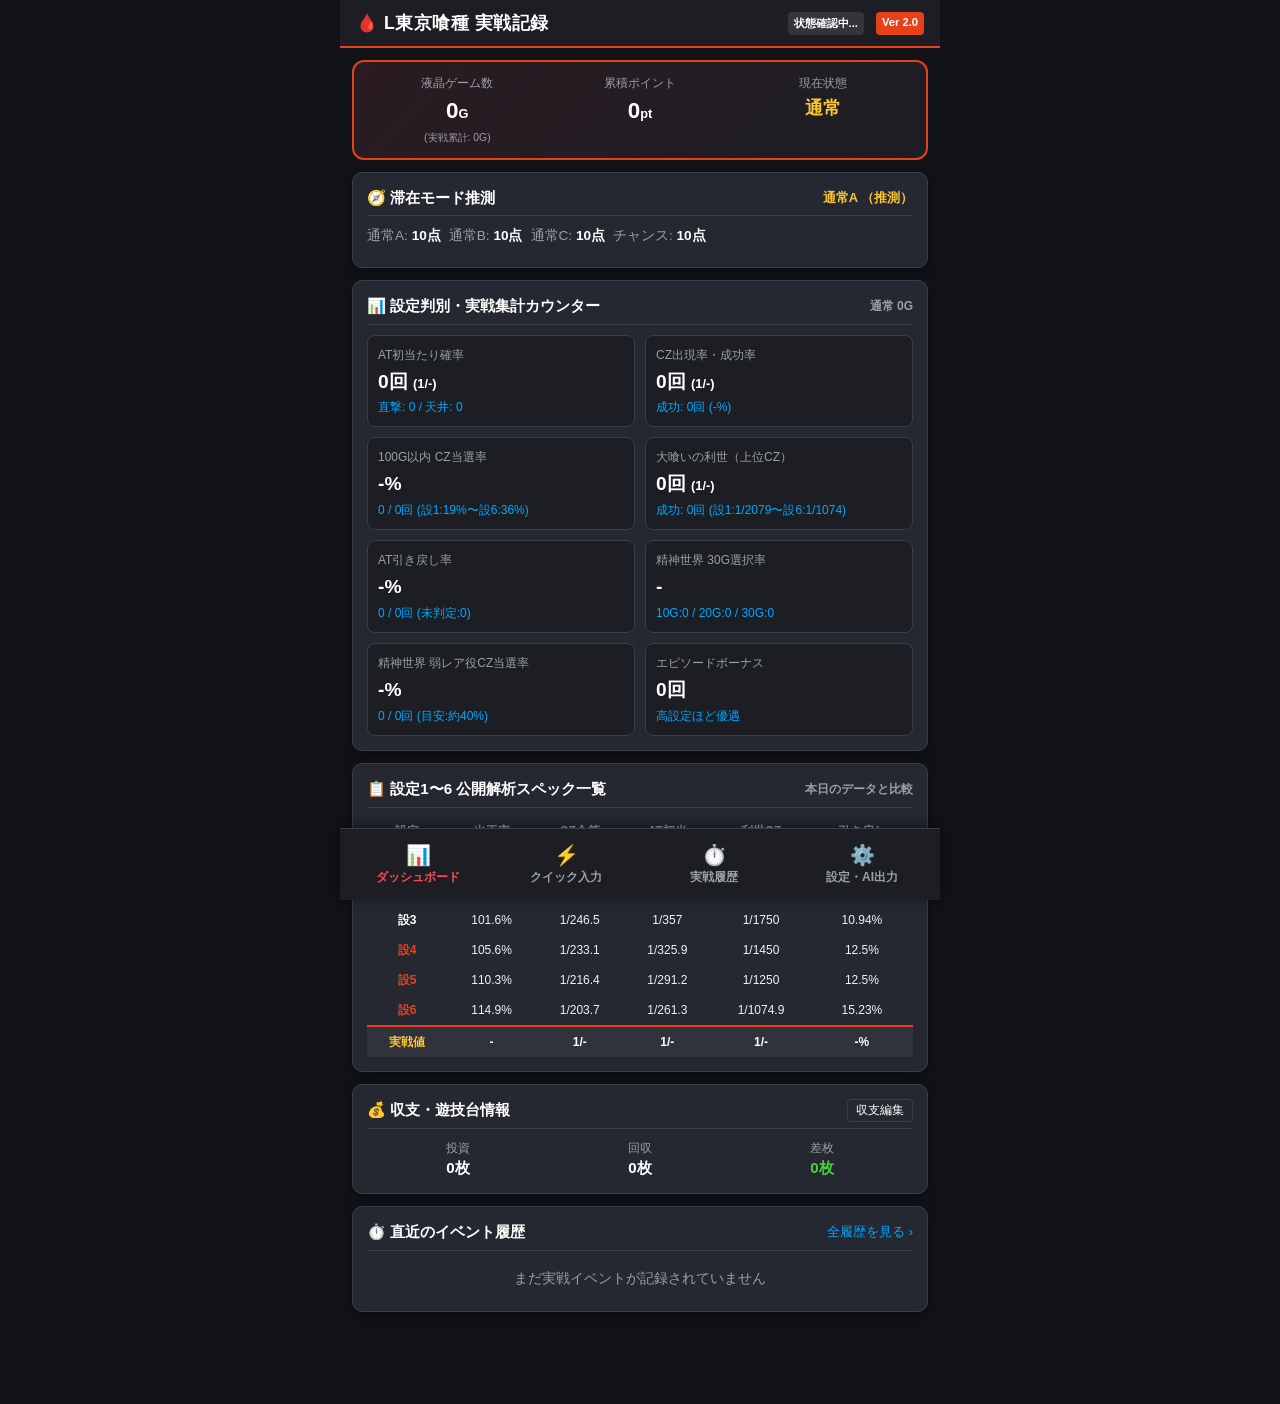
==== index.html @ 1ae4080b "Auto deploy Ver 2.0: Hall feedback update" ====
<!DOCTYPE html>
<html lang="ja">
<head>
  <meta charset="UTF-8">
  <meta name="viewport" content="width=device-width, initial-scale=1.0, maximum-scale=1.0, user-scalable=no, viewport-fit=cover">
  <title>L東京喰種 実戦記録・設定分析</title>
  <link rel="manifest" href="./manifest.json">
  <meta name="theme-color" content="#121318">
  <meta name="apple-mobile-web-app-capable" content="yes">
  <meta name="apple-mobile-web-app-status-bar-style" content="black-translucent">
  <meta name="apple-mobile-web-app-title" content="東京喰種実戦">
  <link rel="stylesheet" href="./css/style.css">
</head>
<body>
  <div id="app">
    <!-- ヘッダー -->
    <header>
      <div class="header-title">
        <span>🩸 L東京喰種 実戦記録</span>
      </div>
      <div class="header-actions">
        <span class="header-badge" id="pwa-status-badge" style="cursor:pointer;font-size:0.7rem;padding:3px 6px;border-radius:4px;background:rgba(255,255,255,0.1);margin-right:4px;">状態確認中...</span>
        <span class="header-badge" id="app-version-badge">Ver 2.0</span>
      </div>
    </header>

    <!-- メインコンテンツ -->
    <main>
      <!-- タブ1: 実戦ダッシュボード -->
      <section id="view-dashboard" class="view-section active"></section>

      <!-- タブ2: クイック片手入力 -->
      <section id="view-quick-input" class="view-section"></section>

      <!-- タブ3: 時系列履歴タイムライン -->
      <section id="view-history" class="view-section"></section>

      <!-- タブ4: 設定・AI連携・データ管理 -->
      <section id="view-settings" class="view-section"></section>
    </main>

    <!-- 下部固定ボトムナビゲーションバー（親指で操作しやすい配置） -->
    <nav class="bottom-nav">
      <button class="nav-item active" data-tab="tab-dashboard">
        <div class="nav-icon">📊</div>
        <div>ダッシュボード</div>
      </button>
      <button class="nav-item" data-tab="tab-quick-input">
        <div class="nav-icon">⚡</div>
        <div>クイック入力</div>
      </button>
      <button class="nav-item" data-tab="tab-history">
        <div class="nav-icon">⏱️</div>
        <div>実戦履歴</div>
      </button>
      <button class="nav-item" data-tab="tab-settings">
        <div class="nav-icon">⚙️</div>
        <div>設定・AI出力</div>
      </button>
    </nav>
  </div>

  <!-- トースト通知用要素 -->
  <div id="global-toast" class="toast"></div>

  <!-- モーダルウィンドウ共通オーバーレイ -->
  <div id="global-modal-overlay" class="modal-overlay">
    <div id="global-modal-content" class="modal-content"></div>
  </div>

  <!-- アプリケーションエントリーポイント -->
  <script type="module" src="./js/app.js?v=20261103_2340"></script>
</body>
</html>
---- css/style.css ----
/* ========================================================
   スマスロ「L東京喰種」実戦記録アプリ スタイルシート
   パチンコ店内（明るい照明環境）でも見やすい高コントラスト・ダークデザイン
   スマートフォン片手操作最優先のUI
   ======================================================== */

:root {
  --bg-primary: #121318;
  --bg-secondary: #1c1e24;
  --bg-card: #252830;
  --bg-card-hover: #2e323c;
  --text-main: #f0f2f5;
  --text-muted: #9aa0a6;
  --text-highlight: #ff4757;
  --accent-red: #e84118;
  --accent-red-hover: #c23616;
  --accent-purple: #9c88ff;
  --accent-blue: #00a8ff;
  --accent-gold: #fbc531;
  --accent-green: #4cd137;
  --border-color: #383e4a;
  --shadow: 0 4px 12px rgba(0, 0, 0, 0.4);
  --safe-bottom: env(safe-area-inset-bottom, 16px);
}

* {
  box-sizing: border-box;
  margin: 0;
  padding: 0;
  -webkit-tap-highlight-color: transparent;
}

body {
  font-family: -apple-system, BlinkMacSystemFont, "Segoe UI", Roboto, "Helvetica Neue", Arial, sans-serif;
  background-color: var(--bg-primary);
  color: var(--text-main);
  line-height: 1.5;
  font-size: 15px;
  overflow-x: hidden;
  user-select: none;
}

/* アプリ全体レイアウト */
#app {
  max-width: 600px;
  margin: 0 auto;
  min-height: 100vh;
  display: flex;
  flex-direction: column;
  position: relative;
  background-color: var(--bg-primary);
}

/* ヘッダー */
header {
  background-color: var(--bg-secondary);
  border-bottom: 2px solid var(--accent-red);
  padding: 10px 16px;
  position: sticky;
  top: 0;
  z-index: 100;
  display: flex;
  justify-content: space-between;
  align-items: center;
}

.header-title {
  font-size: 1.1rem;
  font-weight: 800;
  letter-spacing: 0.5px;
  color: #fff;
  display: flex;
  align-items: center;
  gap: 6px;
}

.header-badge {
  background-color: var(--accent-red);
  color: #fff;
  font-size: 0.7rem;
  padding: 2px 6px;
  border-radius: 4px;
  font-weight: bold;
}

.header-actions {
  display: flex;
  gap: 8px;
}

/* 下部固定ナビゲーションバー */
.bottom-nav {
  position: fixed;
  bottom: 0;
  left: 0;
  right: 0;
  max-width: 600px;
  margin: 0 auto;
  background-color: var(--bg-secondary);
  border-top: 1px solid var(--border-color);
  display: flex;
  justify-content: space-around;
  padding: 8px 4px calc(8px + var(--safe-bottom));
  z-index: 100;
  box-shadow: 0 -2px 10px rgba(0, 0, 0, 0.5);
}

.nav-item {
  flex: 1;
  display: flex;
  flex-direction: column;
  align-items: center;
  justify-content: center;
  padding: 6px 2px;
  color: var(--text-muted);
  font-size: 0.75rem;
  font-weight: bold;
  border: none;
  background: transparent;
  cursor: pointer;
  transition: all 0.15s ease;
}

.nav-item.active {
  color: var(--text-highlight);
}

.nav-icon {
  font-size: 1.25rem;
  margin-bottom: 2px;
}

/* メインコンテンツエリア */
main {
  flex: 1;
  padding: 12px 12px calc(80px + var(--safe-bottom));
}

.view-section {
  display: none;
}

.view-section.active {
  display: block;
}

/* カード共通 */
.card {
  background-color: var(--bg-card);
  border: 1px solid var(--border-color);
  border-radius: 10px;
  padding: 14px;
  margin-bottom: 12px;
  box-shadow: var(--shadow);
}

.card-title {
  font-size: 0.95rem;
  font-weight: bold;
  color: #fff;
  margin-bottom: 10px;
  display: flex;
  justify-content: space-between;
  align-items: center;
  border-bottom: 1px solid var(--border-color);
  padding-bottom: 6px;
}

/* 現在の状況ヘッダー（G数・pt・状態） */
.status-banner {
  background: linear-gradient(135deg, #2b1b22, #1c1e24);
  border: 2px solid var(--accent-red);
  border-radius: 12px;
  padding: 12px 16px;
  margin-bottom: 12px;
  display: grid;
  grid-template-columns: 1fr 1fr 1fr;
  text-align: center;
  gap: 8px;
}

.status-item .label {
  font-size: 0.75rem;
  color: var(--text-muted);
  display: block;
  margin-bottom: 2px;
}

.status-item .value {
  font-size: 1.4rem;
  font-weight: 900;
  color: #fff;
}

.status-item .value.state-highlight {
  color: var(--accent-gold);
  font-size: 1.15rem;
}

/* グリッド集計パネル */
.stat-grid {
  display: grid;
  grid-template-columns: repeat(2, 1fr);
  gap: 10px;
}

.stat-box {
  background-color: var(--bg-secondary);
  border: 1px solid var(--border-color);
  border-radius: 8px;
  padding: 10px;
}

.stat-box .box-label {
  font-size: 0.75rem;
  color: var(--text-muted);
  margin-bottom: 4px;
}

.stat-box .box-main {
  font-size: 1.2rem;
  font-weight: bold;
  color: #fff;
}

.stat-box .box-sub {
  font-size: 0.75rem;
  color: var(--accent-blue);
  margin-top: 2px;
}

/* 確定・示唆バナー */
.shisa-banner {
  border-left: 4px solid var(--accent-gold);
  background-color: rgba(251, 197, 49, 0.1);
  padding: 8px 12px;
  border-radius: 4px;
  margin-bottom: 8px;
  font-size: 0.85rem;
}

.shisa-banner.kakutei {
  border-left-color: var(--accent-red);
  background-color: rgba(232, 65, 24, 0.15);
  font-weight: bold;
  color: #ff6b81;
}

/* クイック入力ボタン群 */
.quick-grid {
  display: grid;
  grid-template-columns: repeat(2, 1fr);
  gap: 10px;
  margin-bottom: 14px;
}

.btn-quick {
  background-color: var(--bg-card);
  border: 2px solid var(--border-color);
  color: #fff;
  border-radius: 12px;
  padding: 16px 12px;
  font-size: 1.05rem;
  font-weight: bold;
  display: flex;
  flex-direction: column;
  align-items: center;
  justify-content: center;
  gap: 6px;
  cursor: pointer;
  transition: transform 0.08s ease, background-color 0.15s ease;
  min-height: 70px;
  box-shadow: 0 4px 6px rgba(0, 0, 0, 0.3);
}

.btn-quick:active {
  transform: scale(0.96);
  background-color: var(--bg-card-hover);
}

.btn-quick.primary {
  border-color: var(--accent-red);
  background: linear-gradient(145deg, #2a161b, #252830);
}

.btn-quick.rare {
  border-color: var(--accent-purple);
}

.btn-quick.cz {
  border-color: var(--accent-blue);
}

.btn-quick.at {
  border-color: var(--accent-gold);
}

.btn-quick .btn-sub {
  font-size: 0.75rem;
  color: var(--text-muted);
}

/* ゲーム数・ポイント簡易ステッパー */
.stepper-bar {
  display: flex;
  gap: 8px;
  align-items: center;
  background-color: var(--bg-secondary);
  border-radius: 8px;
  padding: 8px 12px;
  margin-bottom: 12px;
}

.stepper-label {
  font-size: 0.8rem;
  font-weight: bold;
  color: var(--text-muted);
  width: 50px;
}

.stepper-val {
  font-size: 1.2rem;
  font-weight: bold;
  min-width: 65px;
  text-align: right;
  color: #fff;
}

.stepper-btns {
  display: flex;
  gap: 6px;
  flex: 1;
  justify-content: flex-end;
}

.btn-step {
  background-color: var(--bg-card);
  border: 1px solid var(--border-color);
  color: #fff;
  border-radius: 6px;
  padding: 6px 10px;
  font-size: 0.8rem;
  font-weight: bold;
  cursor: pointer;
}

.btn-step:active {
  background-color: var(--accent-red);
}

/* 時系列イベントリスト */
.timeline-list {
  display: flex;
  flex-direction: column;
  gap: 8px;
}

.timeline-item {
  background-color: var(--bg-card);
  border: 1px solid var(--border-color);
  border-left: 4px solid var(--border-color);
  border-radius: 6px;
  padding: 10px 12px;
  display: flex;
  justify-content: space-between;
  align-items: center;
}

.timeline-item.cz {
  border-left-color: var(--accent-blue);
}

.timeline-item.at {
  border-left-color: var(--accent-gold);
}

.timeline-item.seishin {
  border-left-color: var(--accent-purple);
}

.timeline-item.rare {
  border-left-color: var(--accent-green);
}

.timeline-meta {
  display: flex;
  gap: 8px;
  align-items: baseline;
}

.timeline-g {
  font-weight: 800;
  font-size: 1rem;
  color: #fff;
  min-width: 55px;
}

.timeline-pt {
  font-size: 0.75rem;
  color: var(--text-muted);
}

.timeline-title {
  font-size: 0.9rem;
  font-weight: bold;
  margin-top: 2px;
}

.timeline-desc {
  font-size: 0.75rem;
  color: var(--text-muted);
  margin-top: 2px;
}

.timeline-actions {
  display: flex;
  gap: 6px;
}

.btn-icon {
  background: transparent;
  border: none;
  color: var(--text-muted);
  font-size: 1rem;
  padding: 4px 6px;
  cursor: pointer;
}

.btn-icon:hover {
  color: #fff;
}

.btn-icon.delete:hover {
  color: var(--accent-red);
}

/* モーダル */
.modal-overlay {
  display: none;
  position: fixed;
  top: 0;
  left: 0;
  right: 0;
  bottom: 0;
  background-color: rgba(0, 0, 0, 0.75);
  backdrop-filter: blur(2px);
  z-index: 1000;
  align-items: flex-end;
  justify-content: center;
}

.modal-overlay.active {
  display: flex;
}

.modal-content {
  background-color: var(--bg-secondary);
  border-top: 2px solid var(--accent-red);
  border-radius: 16px 16px 0 0;
  width: 100%;
  max-width: 600px;
  max-height: 85vh;
  overflow-y: auto;
  padding: 18px 16px calc(24px + var(--safe-bottom));
  animation: slideUp 0.2s ease-out;
}

@keyframes slideUp {
  from { transform: translateY(100%); }
  to { transform: translateY(0); }
}

.modal-header {
  display: flex;
  justify-content: space-between;
  align-items: center;
  margin-bottom: 14px;
  border-bottom: 1px solid var(--border-color);
  padding-bottom: 8px;
}

.modal-title {
  font-size: 1.1rem;
  font-weight: bold;
}

.btn-close {
  background: transparent;
  border: none;
  color: var(--text-muted);
  font-size: 1.4rem;
  cursor: pointer;
}

/* フォーム要素 */
.form-group {
  margin-bottom: 14px;
}

.form-label {
  display: block;
  font-size: 0.85rem;
  font-weight: bold;
  color: var(--text-muted);
  margin-bottom: 6px;
}

.form-control {
  width: 100%;
  padding: 10px 12px;
  background-color: var(--bg-card);
  border: 1px solid var(--border-color);
  border-radius: 8px;
  color: #fff;
  font-size: 1rem;
}

.form-control:focus {
  outline: none;
  border-color: var(--accent-red);
}

.btn-block {
  width: 100%;
  padding: 12px;
  background-color: var(--accent-red);
  color: #fff;
  font-size: 1rem;
  font-weight: bold;
  border: none;
  border-radius: 8px;
  cursor: pointer;
  margin-top: 10px;
}

.btn-block:active {
  background-color: var(--accent-red-hover);
}

/* 選択ボタングリッド */
.option-grid {
  display: grid;
  grid-template-columns: repeat(2, 1fr);
  gap: 8px;
}

.option-btn {
  background-color: var(--bg-card);
  border: 1px solid var(--border-color);
  color: #fff;
  padding: 10px 8px;
  border-radius: 8px;
  font-size: 0.9rem;
  font-weight: bold;
  cursor: pointer;
  text-align: center;
}

.option-btn.selected {
  border-color: var(--accent-red);
  background-color: rgba(232, 65, 24, 0.2);
  color: #ff6b81;
}

/* アラート・トースト */
.toast {
  position: fixed;
  top: 20px;
  left: 50%;
  transform: translateX(-50%);
  background-color: rgba(37, 40, 48, 0.95);
  border: 1px solid var(--accent-red);
  color: #fff;
  padding: 10px 20px;
  border-radius: 20px;
  font-size: 0.85rem;
  font-weight: bold;
  z-index: 2000;
  box-shadow: 0 4px 12px rgba(0,0,0,0.5);
  display: none;
}
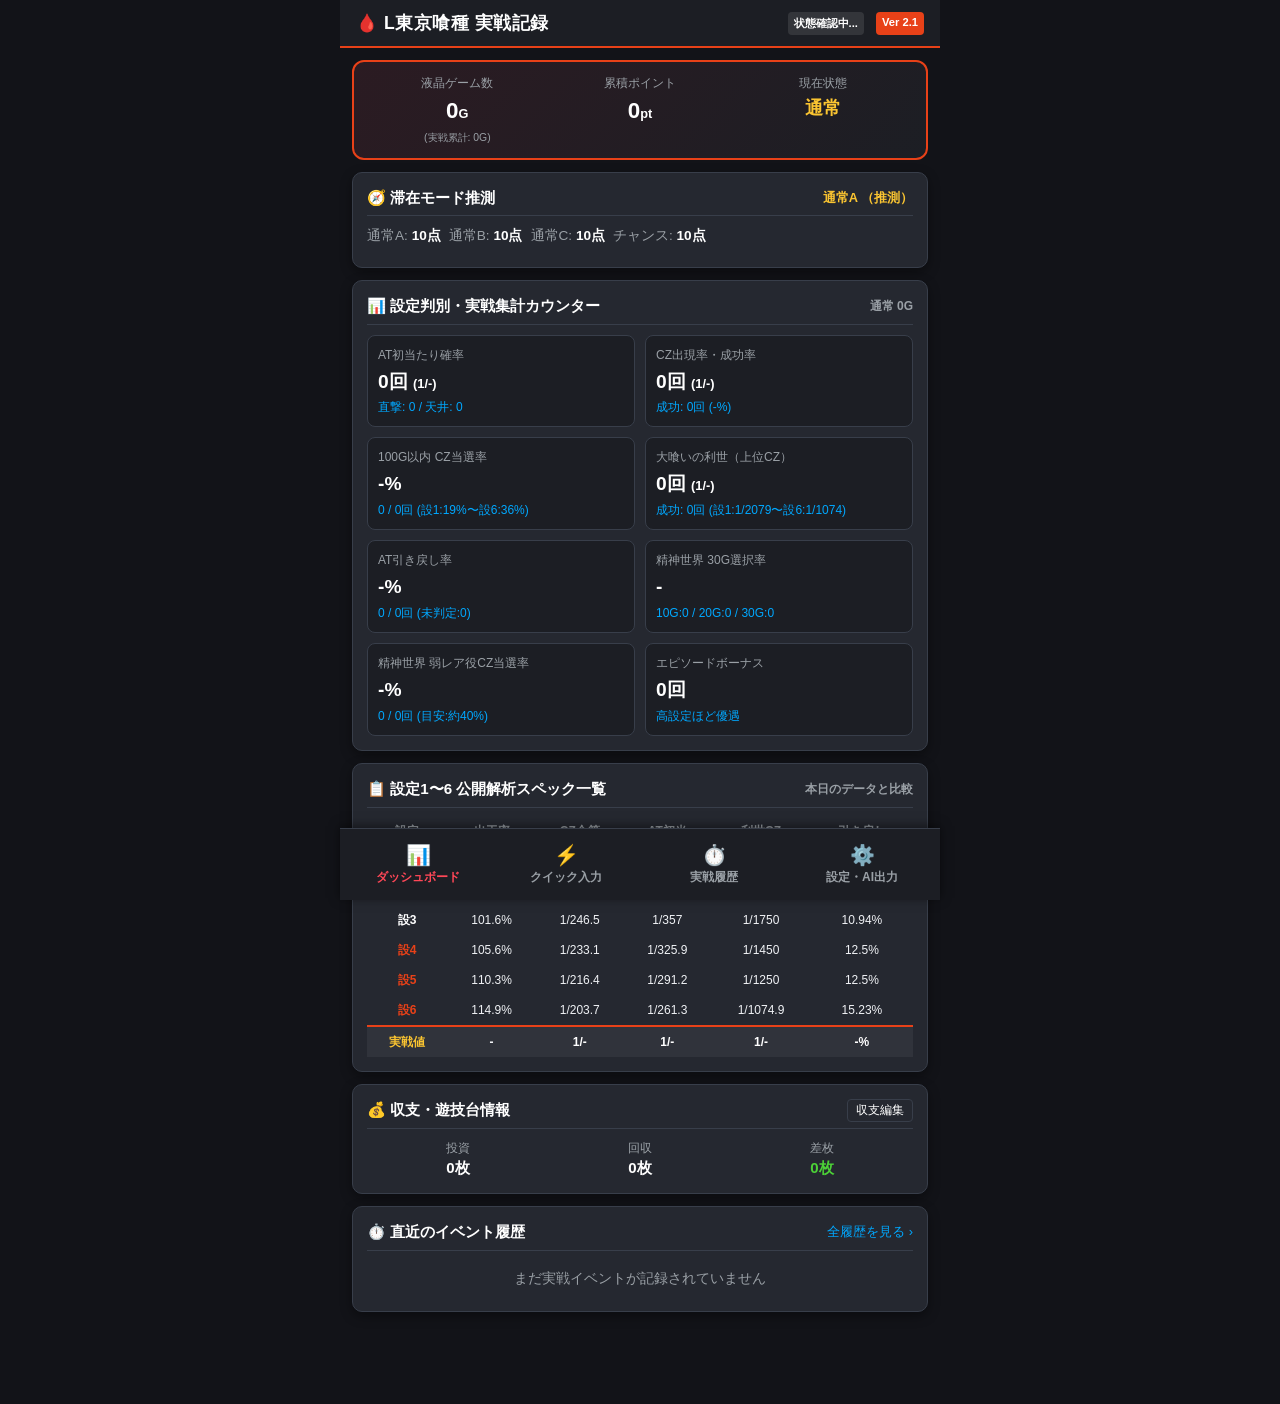
==== commit 7d0cbab4: "Auto deploy Ver 2.1: Zone winning input enhancement" ====
--- a/index.html
+++ b/index.html
@@ -20,7 +20,7 @@
       </div>
       <div class="header-actions">
         <span class="header-badge" id="pwa-status-badge" style="cursor:pointer;font-size:0.7rem;padding:3px 6px;border-radius:4px;background:rgba(255,255,255,0.1);margin-right:4px;">状態確認中...</span>
-        <span class="header-badge" id="app-version-badge">Ver 2.0</span>
+        <span class="header-badge" id="app-version-badge">Ver 2.1</span>
       </div>
     </header>
 
@@ -69,6 +69,6 @@
   </div>
 
   <!-- アプリケーションエントリーポイント -->
-  <script type="module" src="./js/app.js?v=20261103_2340"></script>
+  <script type="module" src="./js/app.js?v=20261104_0012"></script>
 </body>
 </html>
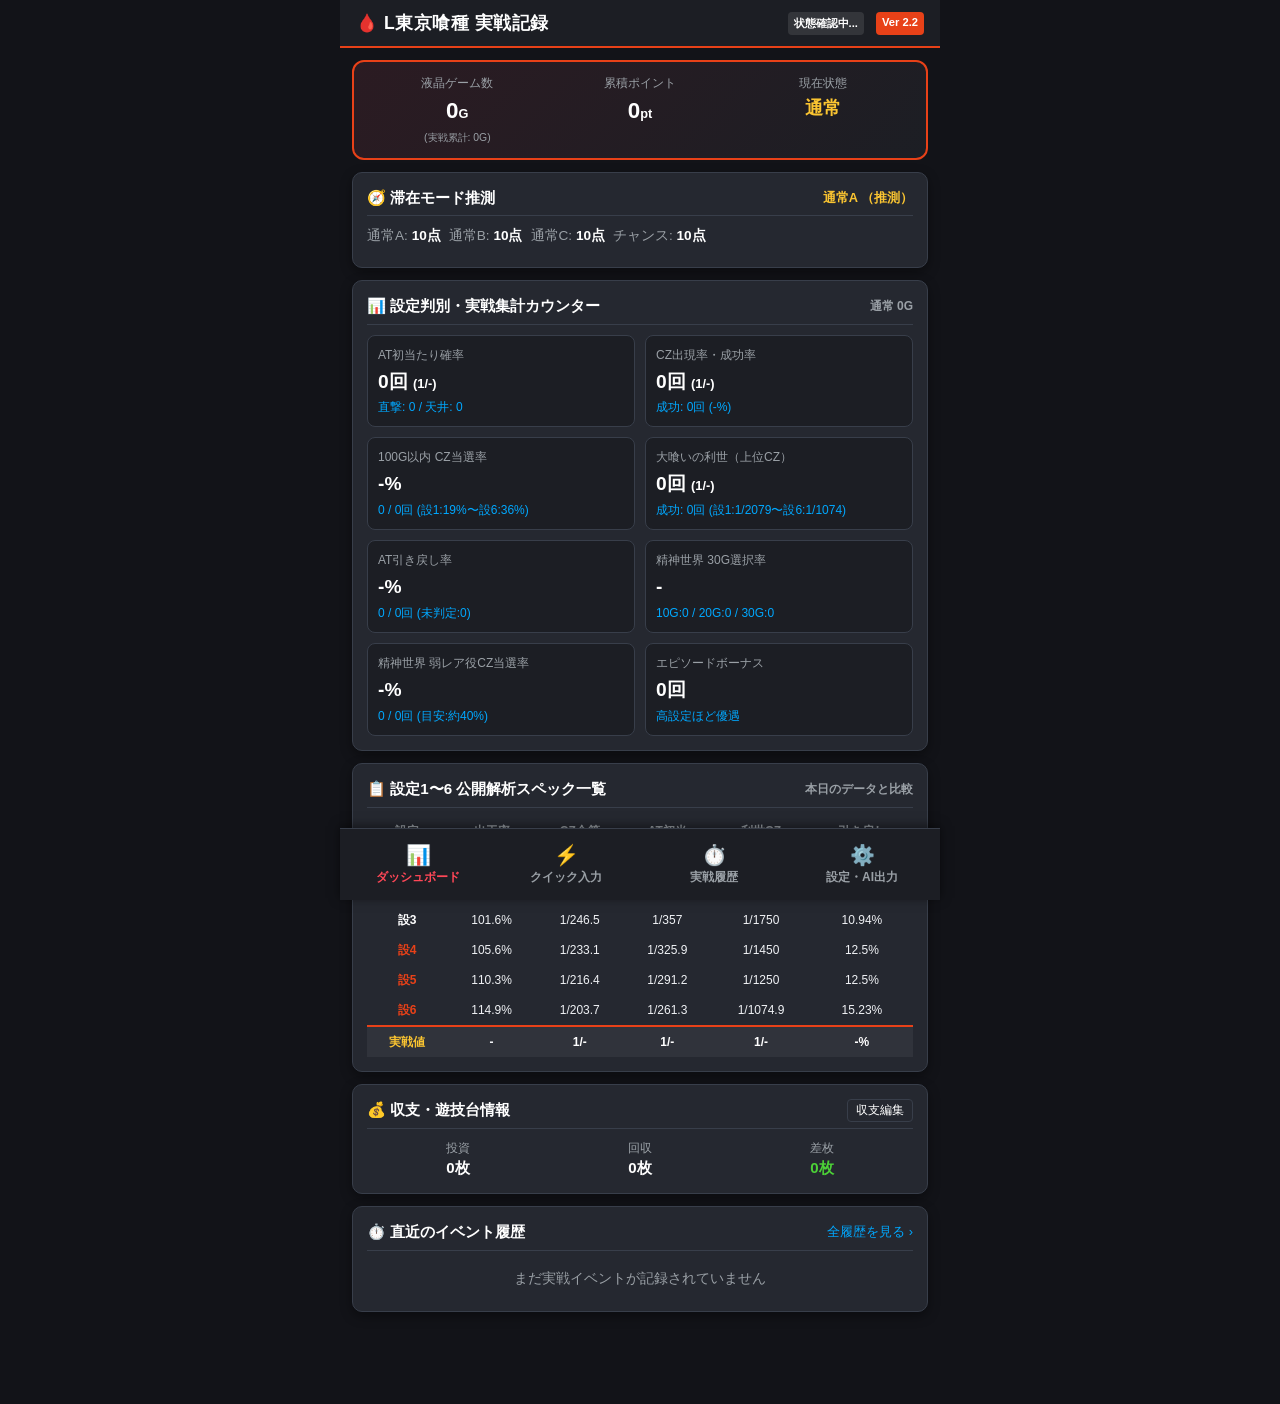
==== commit d0425e45: "Auto deploy Ver 2.2: 3-tier ID tracking and chronological integrity" ====
--- a/index.html
+++ b/index.html
@@ -20,7 +20,7 @@
       </div>
       <div class="header-actions">
         <span class="header-badge" id="pwa-status-badge" style="cursor:pointer;font-size:0.7rem;padding:3px 6px;border-radius:4px;background:rgba(255,255,255,0.1);margin-right:4px;">状態確認中...</span>
-        <span class="header-badge" id="app-version-badge">Ver 2.1</span>
+        <span class="header-badge" id="app-version-badge">Ver 2.2</span>
       </div>
     </header>
 
@@ -69,6 +69,6 @@
   </div>
 
   <!-- アプリケーションエントリーポイント -->
-  <script type="module" src="./js/app.js?v=20261104_0012"></script>
+  <script type="module" src="./js/app.js?v=20261104_0026"></script>
 </body>
 </html>
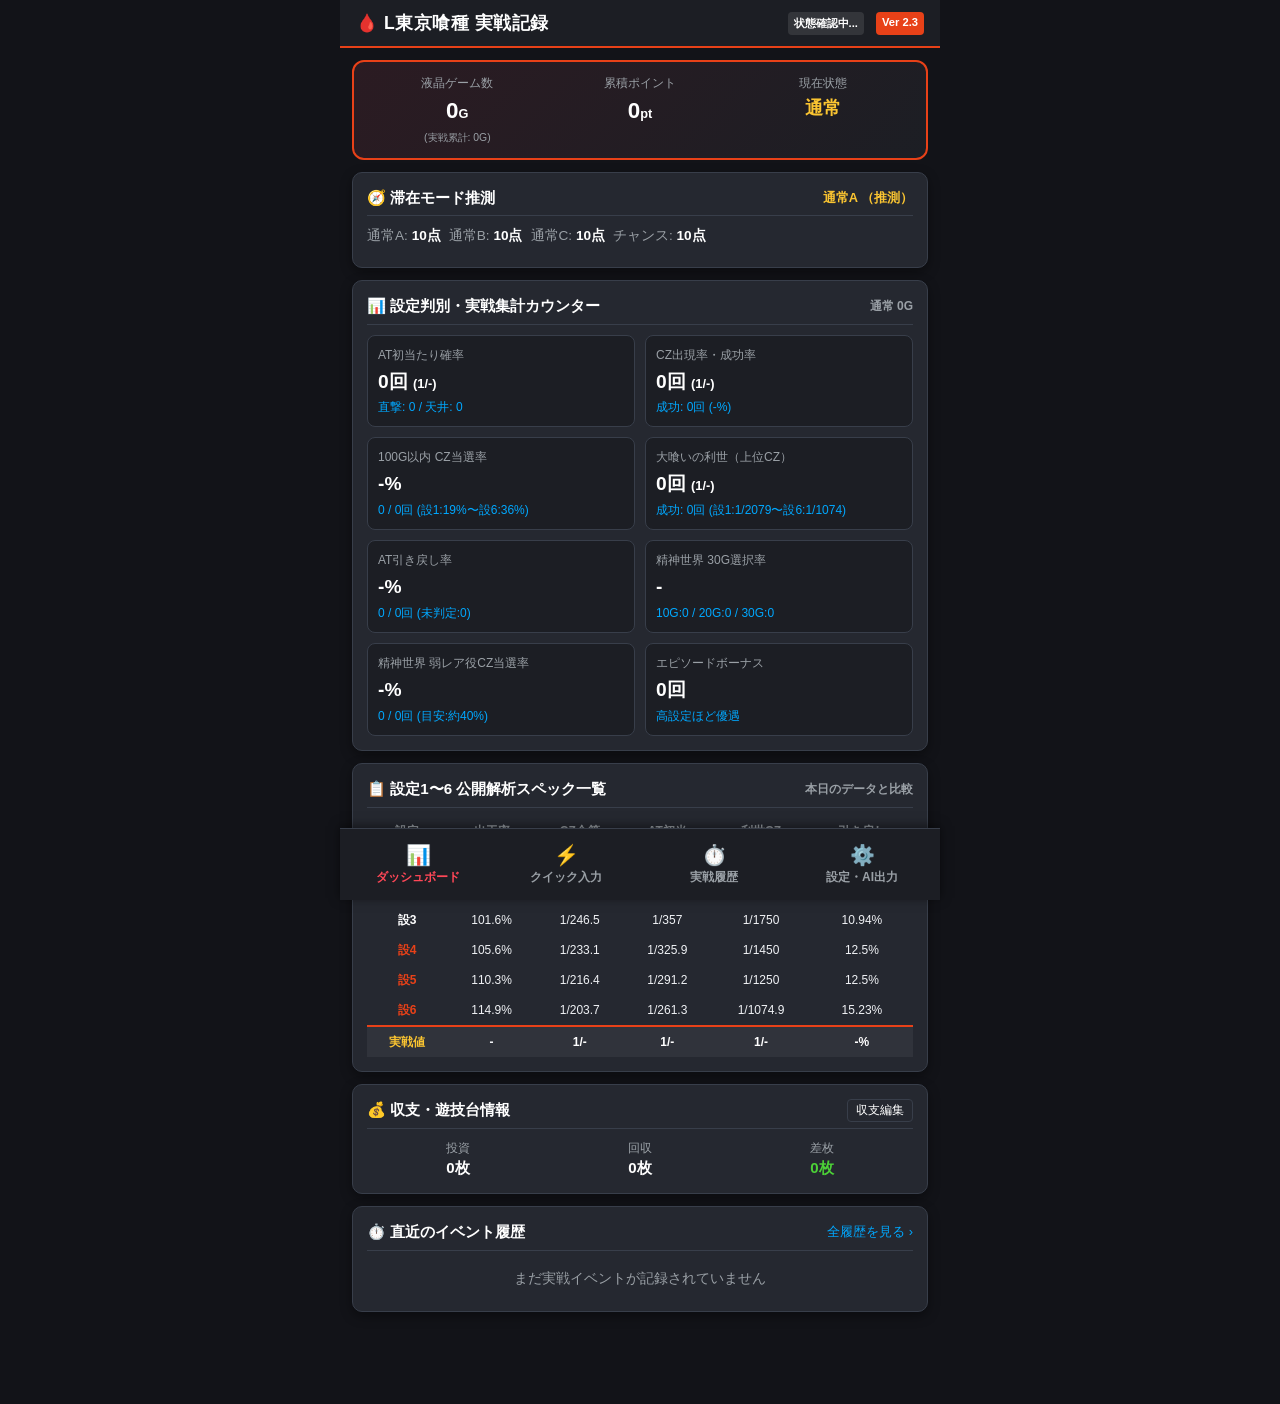
==== commit 4109d541: "Auto deploy Ver 2.3: Add .nojekyll and finalize interactive stability" ====
--- a/index.html
+++ b/index.html
@@ -20,7 +20,7 @@
       </div>
       <div class="header-actions">
         <span class="header-badge" id="pwa-status-badge" style="cursor:pointer;font-size:0.7rem;padding:3px 6px;border-radius:4px;background:rgba(255,255,255,0.1);margin-right:4px;">状態確認中...</span>
-        <span class="header-badge" id="app-version-badge">Ver 2.2</span>
+        <span class="header-badge" id="app-version-badge">Ver 2.3</span>
       </div>
     </header>
 
@@ -69,6 +69,6 @@
   </div>
 
   <!-- アプリケーションエントリーポイント -->
-  <script type="module" src="./js/app.js?v=20261104_0026"></script>
+  <script type="module" src="./js/app.js?v=20261104_0040"></script>
 </body>
 </html>
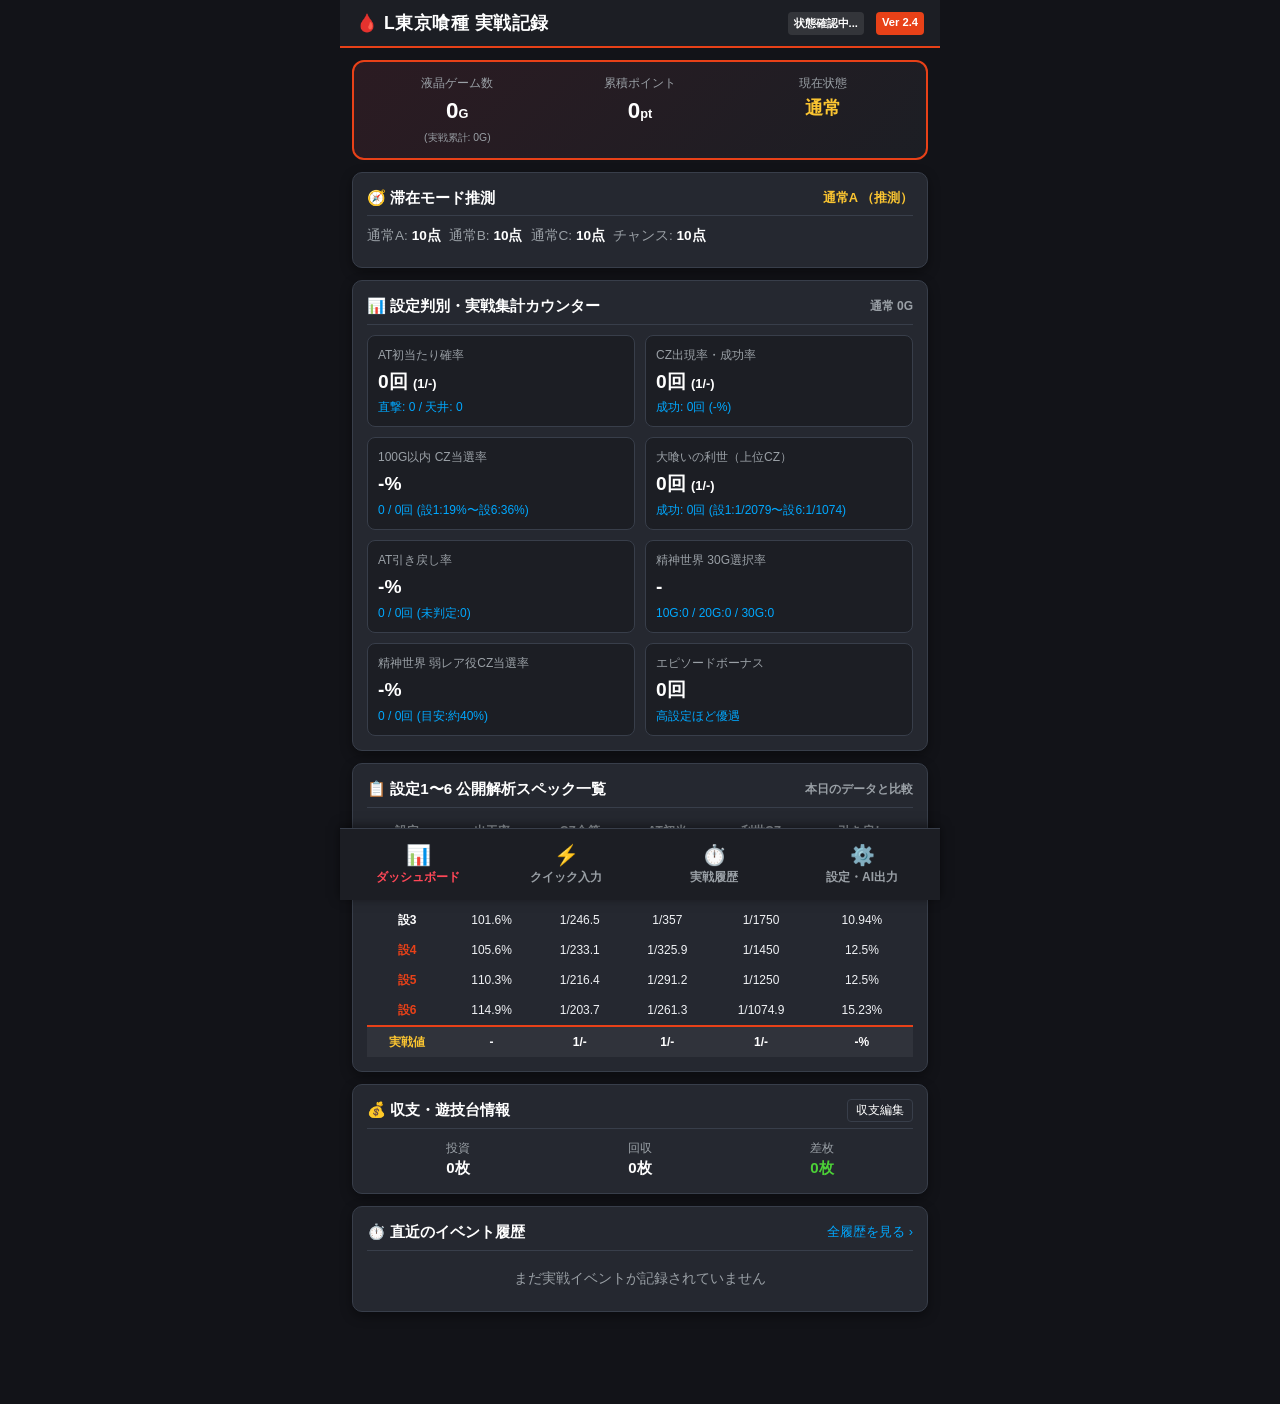
==== commit 30aec5c1: "Auto deploy Ver 2.4: History insert, replay direct hit, epibo triggers, instant reset" ====
--- a/index.html
+++ b/index.html
@@ -20,7 +20,7 @@
       </div>
       <div class="header-actions">
         <span class="header-badge" id="pwa-status-badge" style="cursor:pointer;font-size:0.7rem;padding:3px 6px;border-radius:4px;background:rgba(255,255,255,0.1);margin-right:4px;">状態確認中...</span>
-        <span class="header-badge" id="app-version-badge">Ver 2.3</span>
+        <span class="header-badge" id="app-version-badge">Ver 2.4</span>
       </div>
     </header>
 
@@ -69,6 +69,6 @@
   </div>
 
   <!-- アプリケーションエントリーポイント -->
-  <script type="module" src="./js/app.js?v=20261104_0040"></script>
+  <script type="module" src="./js/app.js?v=20261104_0051"></script>
 </body>
 </html>
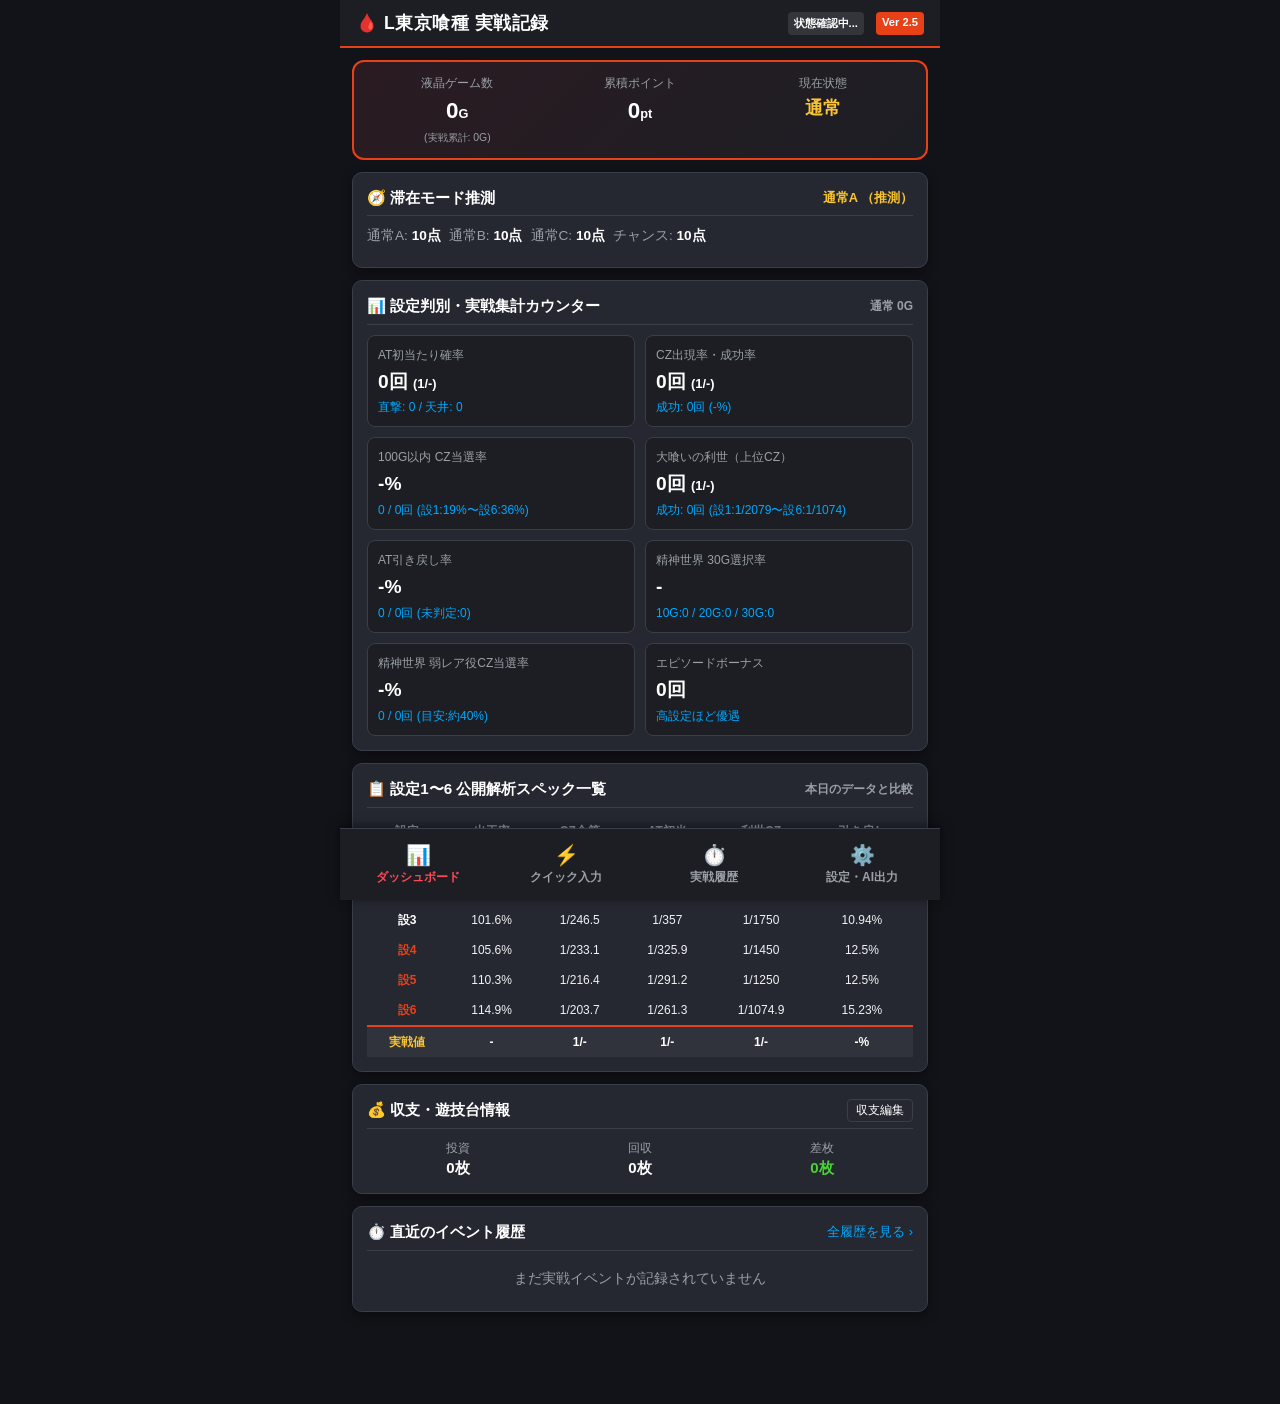
==== commit a64c3f7f: "Ver 2.5: モードと規定ゲーム数解析表の完全連動、undefinedバグ修正、0Gリセット徹底、エピボpt手入力、履歴挿入方向UI" ====
--- a/index.html
+++ b/index.html
@@ -20,7 +20,7 @@
       </div>
       <div class="header-actions">
         <span class="header-badge" id="pwa-status-badge" style="cursor:pointer;font-size:0.7rem;padding:3px 6px;border-radius:4px;background:rgba(255,255,255,0.1);margin-right:4px;">状態確認中...</span>
-        <span class="header-badge" id="app-version-badge">Ver 2.4</span>
+        <span class="header-badge" id="app-version-badge">Ver 2.5</span>
       </div>
     </header>
 
@@ -69,6 +69,6 @@
   </div>
 
   <!-- アプリケーションエントリーポイント -->
-  <script type="module" src="./js/app.js?v=20261104_0051"></script>
+  <script type="module" src="./js/app.js?v=20261104_0110"></script>
 </body>
 </html>
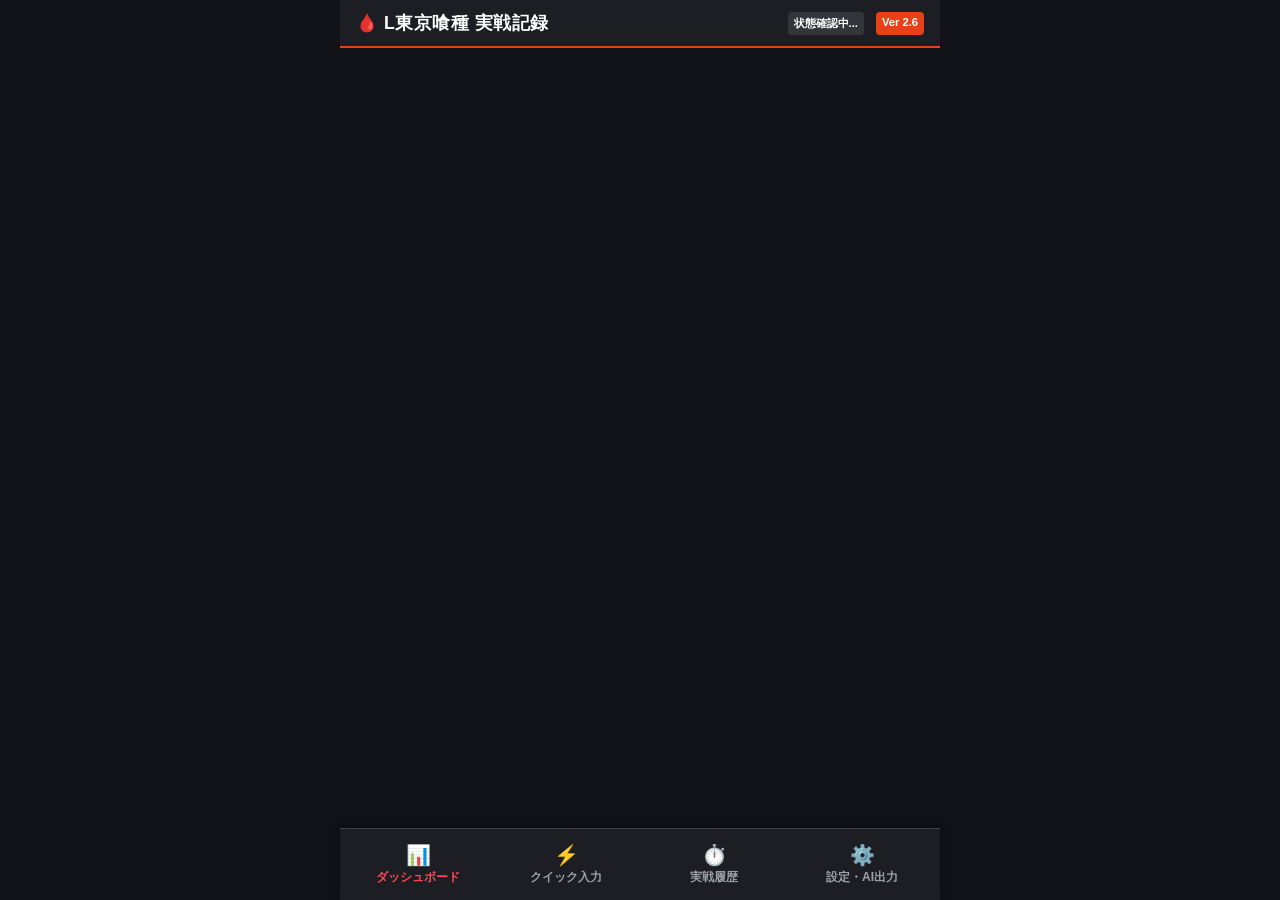
==== commit c8f75ad8: "Ver 2.6: 全面機能点検・修正（二重挿入バグ根絶、精神世界ステージ管理、アイキャッチ全10種完全網羅、ダッシュボード解析表）" ====
--- a/index.html
+++ b/index.html
@@ -20,7 +20,7 @@
       </div>
       <div class="header-actions">
         <span class="header-badge" id="pwa-status-badge" style="cursor:pointer;font-size:0.7rem;padding:3px 6px;border-radius:4px;background:rgba(255,255,255,0.1);margin-right:4px;">状態確認中...</span>
-        <span class="header-badge" id="app-version-badge">Ver 2.5</span>
+        <span class="header-badge" id="app-version-badge">Ver 2.6</span>
       </div>
     </header>
 
@@ -69,6 +69,6 @@
   </div>
 
   <!-- アプリケーションエントリーポイント -->
-  <script type="module" src="./js/app.js?v=20261104_0110"></script>
+  <script type="module" src="./js/app.js?v=20261104_1940"></script>
 </body>
 </html>
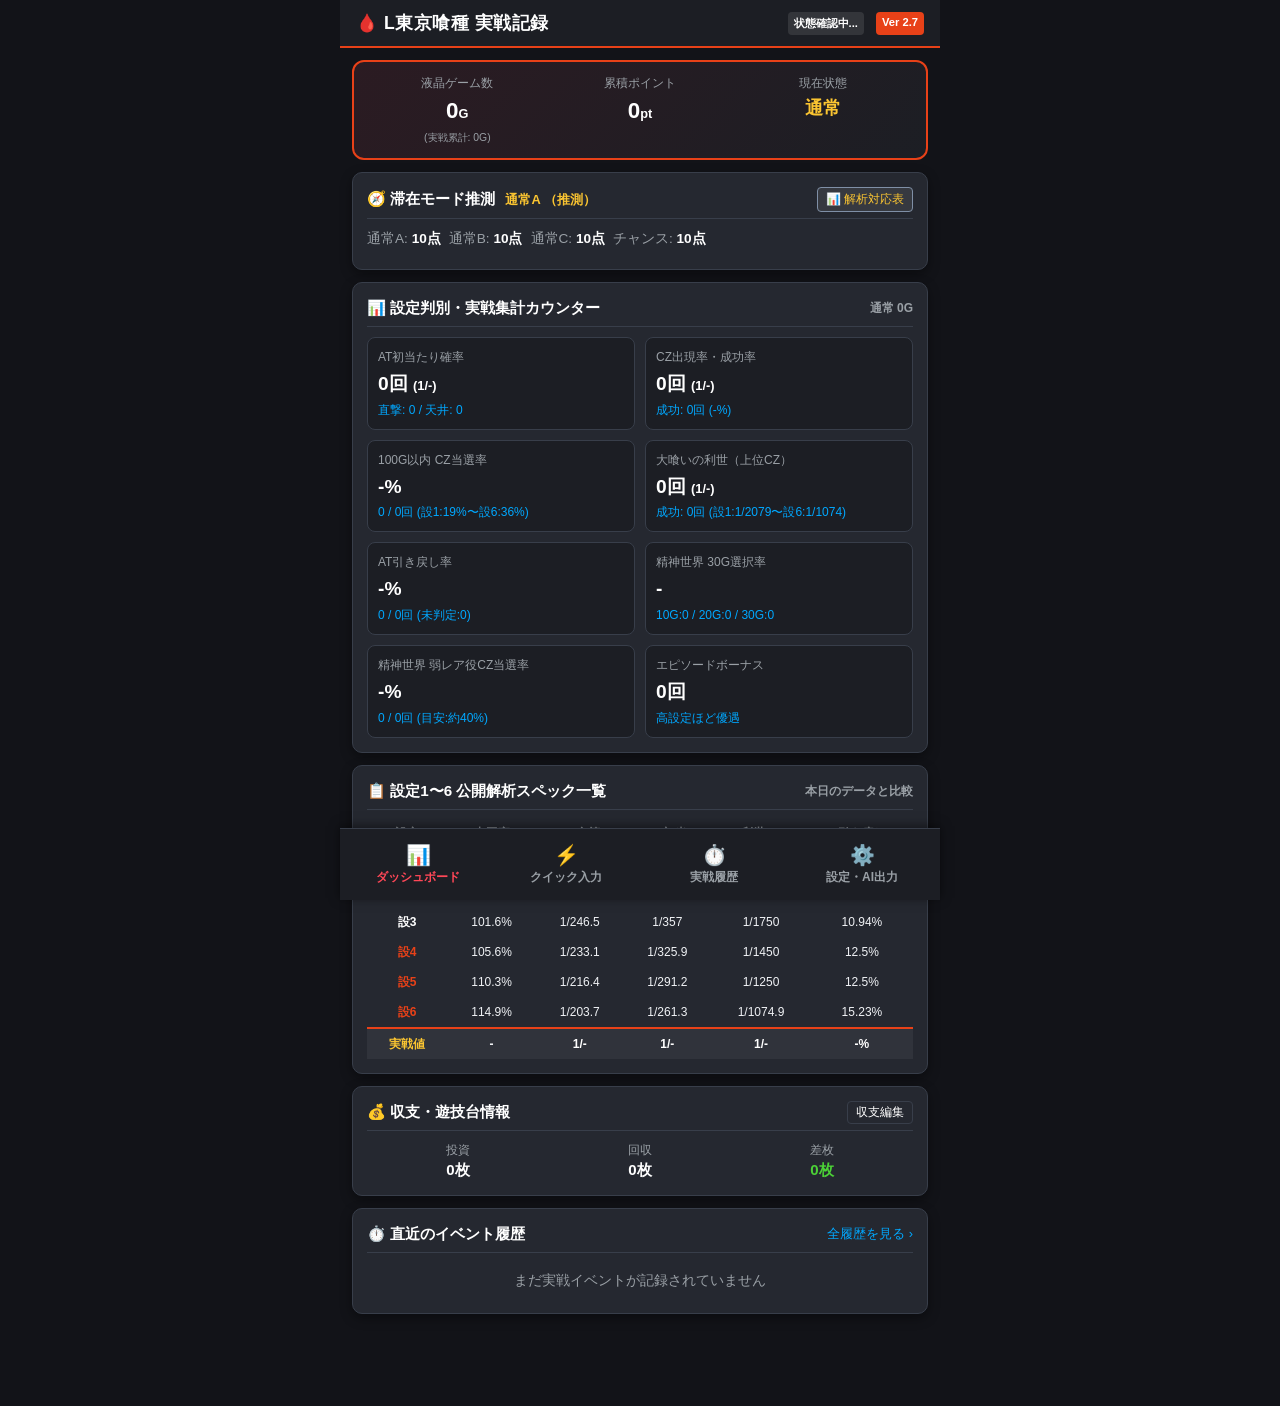
==== commit ab209fee: "Ver 2.7: 全面点検修正（未定義定数解消、直撃・エピボ2段階記録、引き戻しスルーG数継続、精神世界CZ完全連動、ダッシュボード構文修正）" ====
--- a/index.html
+++ b/index.html
@@ -20,7 +20,7 @@
       </div>
       <div class="header-actions">
         <span class="header-badge" id="pwa-status-badge" style="cursor:pointer;font-size:0.7rem;padding:3px 6px;border-radius:4px;background:rgba(255,255,255,0.1);margin-right:4px;">状態確認中...</span>
-        <span class="header-badge" id="app-version-badge">Ver 2.6</span>
+        <span class="header-badge" id="app-version-badge">Ver 2.7</span>
       </div>
     </header>
 
@@ -69,6 +69,6 @@
   </div>
 
   <!-- アプリケーションエントリーポイント -->
-  <script type="module" src="./js/app.js?v=20261104_1940"></script>
+  <script type="module" src="./js/app.js?v=20261104_2000"></script>
 </body>
 </html>
